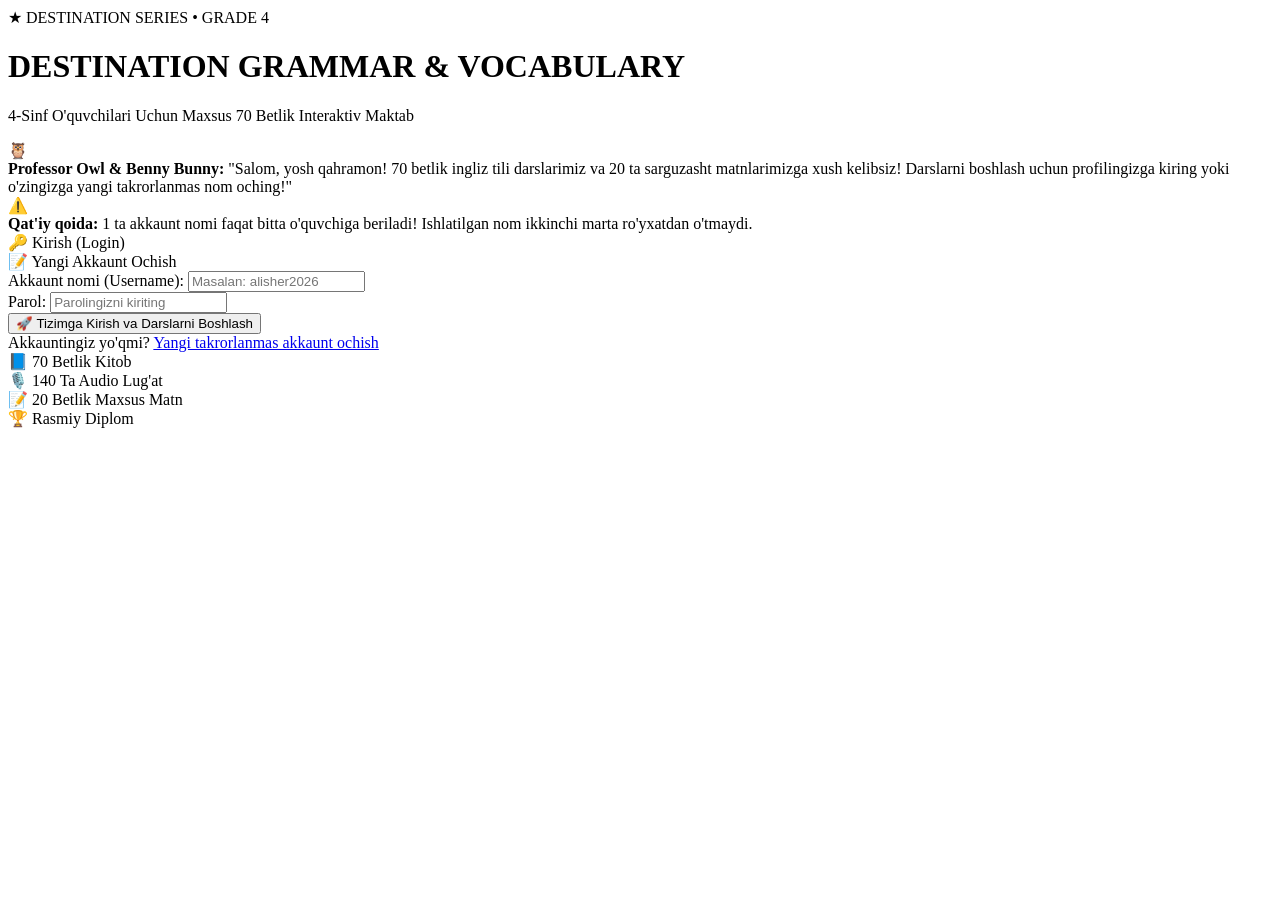
==== web_app.html @ f6d07fd4 "Upload web_app.html" ====
<!DOCTYPE html>
<html lang="uz">
<head>
  <meta charset="UTF-8">
  <meta name="viewport" content="width=device-width, initial-scale=1.0">
  <title>DESTINATION ENGLISH GRAMMAR 4 • INTERAKTIV PORTAL</title>
  <link rel="stylesheet" href="style.css">
</head>
<body>

  <!-- Strict Authentication Gatekeeper Screen (NON-DISMISSIBLE) -->
  <!-- Users cannot bypass this screen without logging in or creating a unique account -->
  <div id="authGatekeeper" class="gatekeeper-screen">
    <div class="gatekeeper-card">
      <div class="gatekeeper-header">
        <div class="gatekeeper-badge">★ DESTINATION SERIES • GRADE 4</div>
        <h1 class="gatekeeper-title">DESTINATION GRAMMAR &amp; VOCABULARY</h1>
        <p class="gatekeeper-subtitle">4-Sinf O'quvchilari Uchun Maxsus 70 Betlik Interaktiv Maktab</p>
      </div>

      <!-- Mascot greeting banner -->
      <div class="gatekeeper-mascot-banner">
        <div class="mascot-avatar">🦉</div>
        <div class="mascot-speech">
          <strong>Professor Owl &amp; Benny Bunny:</strong>
          <span>"Salom, yosh qahramon! 70 betlik ingliz tili darslarimiz va 20 ta sarguzasht matnlarimizga xush kelibsiz! Darslarni boshlash uchun profilingizga kiring yoki o'zingizga yangi takrorlanmas nom oching!"</span>
        </div>
      </div>

      <!-- Warning about unique username -->
      <div class="gatekeeper-unique-notice">
        <span class="notice-icon">⚠️</span>
        <div>
          <strong>Qat'iy qoida:</strong> 1 ta akkaunt nomi faqat bitta o'quvchiga beriladi! Ishlatilgan nom ikkinchi marta ro'yxatdan o'tmaydi.
        </div>
      </div>

      <!-- Auth Tabs -->
      <div class="auth-tabs">
        <div class="auth-tab active" id="tabLoginBtn" onclick="switchAuthTab('login')">🔑 Kirish (Login)</div>
        <div class="auth-tab" id="tabRegBtn" onclick="switchAuthTab('register')">📝 Yangi Akkaunt Ochish</div>
      </div>

      <div id="authFeedback" class="feedback-msg"></div>

      <!-- Login Form -->
      <form id="loginForm" onsubmit="handleLogin(event)">
        <div class="form-group">
          <label for="loginUsername">Akkaunt nomi (Username):</label>
          <input type="text" id="loginUsername" class="form-input" placeholder="Masalan: alisher2026" autocomplete="username" required>
        </div>
        <div class="form-group">
          <label for="loginPassword">Parol:</label>
          <input type="password" id="loginPassword" class="form-input" placeholder="Parolingizni kiriting" autocomplete="current-password" required>
        </div>
        <button type="submit" class="btn-submit-auth" id="btnLoginSubmit">
          🚀 Tizimga Kirish va Darslarni Boshlash
        </button>
        <div class="auth-switch-prompt">
          Akkauntingiz yo'qmi? <a href="javascript:void(0)" onclick="switchAuthTab('register')">Yangi takrorlanmas akkaunt ochish</a>
        </div>
      </form>

      <!-- Register Form -->
      <form id="regForm" onsubmit="handleRegister(event)" style="display: none;">
        <div class="form-group">
          <label for="regName">Ism va Familiyangiz:</label>
          <input type="text" id="regName" class="form-input" placeholder="Masalan: Sardor Rustamov" required>
        </div>
        <div class="form-group">
          <label for="regUsername">Takrorlanmas Akkaunt Nomi (Username):</label>
          <input type="text" id="regUsername" class="form-input" placeholder="Masalan: sardor_grade4" oninput="checkUsernameAvailability(this.value)" autocomplete="off" required>
          <div id="usernameCheckMsg" class="username-check-msg"></div>
          <div style="font-size: 11px; color: #64748b; margin-top: 3px;">
            Faqat kichik ingliz harflari, raqamlar va _ belgisi (kamida 3 ta belgi).
          </div>
        </div>
        <div class="form-group">
          <label for="regPassword">Parol:</label>
          <input type="password" id="regPassword" class="form-input" placeholder="Yangi parol o'ylab toping" autocomplete="new-password" required>
        </div>
        <button type="submit" class="btn-submit-auth btn-submit-reg" id="btnRegSubmit">
          ✨ Yangi Akkaunt Yaratish va Kirish
        </button>
        <div class="auth-switch-prompt">
          Akkauntingiz bormi? <a href="javascript:void(0)" onclick="switchAuthTab('login')">Kirish (Login) bo'limiga qaytish</a>
        </div>
      </form>

      <!-- Highlights footer -->
      <div class="gatekeeper-highlights">
        <div class="highlight-chip">📘 70 Betlik Kitob</div>
        <div class="highlight-chip">🎙️ 140 Ta Audio Lug'at</div>
        <div class="highlight-chip">📝 20 Betlik Maxsus Matn</div>
        <div class="highlight-chip">🏆 Rasmiy Diplom</div>
      </div>
    </div>
  </div>

  <!-- Main Course Application (Only visible after login) -->
  <div class="app-layout" id="appLayout" style="display: none;">
    
    <!-- Sidebar Navigation -->
    <aside class="sidebar">
      <div class="sidebar-header">
        <div class="brand-icon">🦉</div>
        <div class="brand-text">
          <h2>DESTINATION GRAMMAR</h2>
          <span>4-SINF • 70 BETLIK KURS</span>
        </div>
      </div>

      <!-- User Card in Sidebar -->
      <div class="user-sidebar-card">
        <div class="user-info">
          <div class="user-avatar" id="userAvatar">?</div>
          <div class="user-meta">
            <div class="name" id="userName">O'quvchi</div>
            <div class="stars-badge" id="userStars">⭐ 0 ball</div>
          </div>
        </div>
        <button onclick="logout()" class="btn-logout" title="Akkauntdan chiqish">🚪 Chiqish</button>
      </div>

      <!-- Navigation Menu (Populated dynamically by app.js) -->
      <nav class="nav-menu" id="sidebarNavMenu">
        <!-- Injected by app.js -->
      </nav>
    </aside>

    <!-- Main Wrapper -->
    <div class="main-wrapper">
      
      <!-- Topbar -->
      <header class="topbar">
        <div class="topbar-left">
          <button class="btn-sidebar-toggle" onclick="toggleSidebar()">☰</button>
          <div class="topbar-title">DESTINATION ENGLISH 4 • INTERAKTIV MAKTAB</div>
        </div>

        <div class="topbar-right">
          <a href="book.html" class="btn-pill" style="background:#0284c7; color:white; text-decoration:none;">
            📖 70 Betlik Kitob
          </a>
          <button class="btn-pill btn-pill-pdf" onclick="window.open('Destination_English_Grammar_Grade4.pdf', '_blank')">
            📄 PDF Kitob
          </button>
          <button class="btn-pill btn-pill-primary" onclick="openCertificateModal()">
            🏅 Faxriy Yorliq
          </button>
          <button class="btn-pill" style="background:#ef4444; color:white;" onclick="logout()">
            🚪 Chiqish
          </button>
        </div>
      </header>

      <!-- Scrollable Main Content -->
      <main class="content-body" id="unitContent">
        <!-- Injected by app.js -->
      </main>

    </div>
  </div>

  <!-- Official Certificate Modal (Accessible when logged in) -->
  <div class="modal-overlay" id="certModal" style="display: none;">
    <div class="modal-card cert-modal-card">
      <div style="text-align: right;">
        <button onclick="closeCertificateModal()" style="background:none; border:none; font-size:22px; cursor:pointer; color:#64748b;">✕</button>
      </div>

      <div style="font-size: 11px; font-weight: 800; color: #b45309; letter-spacing: 2px;">MACMILLAN &amp; DESTINATION INSPIRED</div>
      <h2 style="font-size: 24px; font-weight: 900; color: #1e293b; margin: 4px 0;">CERTIFICATE OF ACHIEVEMENT</h2>
      <div style="font-size: 14px; color: #d97706; font-weight: 800; margin-bottom: 12px;">INGLIZ TILI GRAMMATIKA FAXRIY YORLIG'I</div>

      <div style="font-size: 14px; color: #475569; margin-bottom: 8px;">Ushbu rasmiy sertifikat 4-sinf o'quvchisi:</div>
      <div style="font-size: 24px; font-weight: 900; color: var(--primary); border-bottom: 2px solid var(--accent); display: inline-block; padding: 2px 24px; margin-bottom: 14px;" id="certStudentName">
        4-sinf O'quvchisi
      </div>

      <p style="font-size: 13.5px; color: #334155; line-height: 1.6; max-width: 520px; margin: 0 auto 16px auto;">
        <b>Destination English Grammar &amp; Vocabulary (Grade 4)</b> kursining barcha 70 betlik materiallarini, 14 ta zamon qoidalari, 140 ta oltin lug'at va 20 betlik maxsus matn topshiriqlarini muvaffaqiyatli o'zlashtirgani uchun taqdirlanadi!
      </p>

      <div style="display: flex; justify-content: space-around; align-items: center; border-top: 1px dashed #cbd5e1; padding-top: 14px; font-size: 12.5px;">
        <div>Sana: <strong>2026-yil</strong></div>
        <div style="font-size: 32px;">🏅</div>
        <div>Ustoz: <strong>Professor Owl &amp; Benny</strong></div>
      </div>

      <div style="margin-top: 18px; display: flex; gap: 10px; justify-content: center;">
        <button class="btn-pill btn-pill-pdf" onclick="window.print()">🖨️ Sertifikatni Chop Etish</button>
        <button class="btn-pill" style="background:#64748b; color:white;" onclick="closeCertificateModal()">Yopish</button>
      </div>
    </div>
  </div>

  <!-- Scripts -->
  <script src="site_data.js"></script>
  <script src="app.js"></script>
</body>
</html>
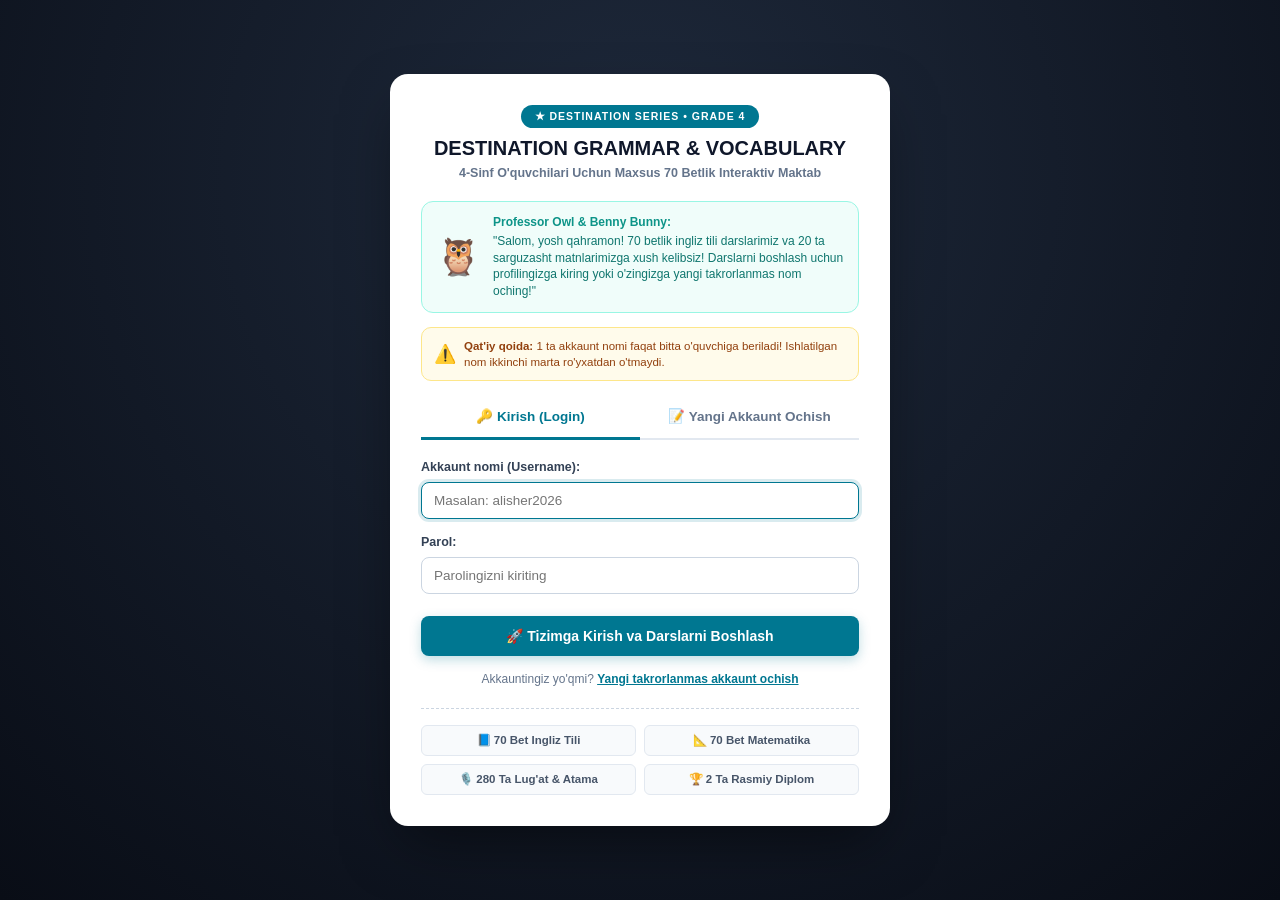
==== commit 180fe50b: "Add Grade 4 Mathematics integration (web_app.html)" ====
--- a/web_app.html
+++ b/web_app.html
@@ -1,202 +1,203 @@
-<!DOCTYPE html>
-<html lang="uz">
-<head>
-  <meta charset="UTF-8">
-  <meta name="viewport" content="width=device-width, initial-scale=1.0">
-  <title>DESTINATION ENGLISH GRAMMAR 4 • INTERAKTIV PORTAL</title>
-  <link rel="stylesheet" href="style.css">
-</head>
-<body>
-
-  <!-- Strict Authentication Gatekeeper Screen (NON-DISMISSIBLE) -->
-  <!-- Users cannot bypass this screen without logging in or creating a unique account -->
-  <div id="authGatekeeper" class="gatekeeper-screen">
-    <div class="gatekeeper-card">
-      <div class="gatekeeper-header">
-        <div class="gatekeeper-badge">★ DESTINATION SERIES • GRADE 4</div>
-        <h1 class="gatekeeper-title">DESTINATION GRAMMAR &amp; VOCABULARY</h1>
-        <p class="gatekeeper-subtitle">4-Sinf O'quvchilari Uchun Maxsus 70 Betlik Interaktiv Maktab</p>
-      </div>
-
-      <!-- Mascot greeting banner -->
-      <div class="gatekeeper-mascot-banner">
-        <div class="mascot-avatar">🦉</div>
-        <div class="mascot-speech">
-          <strong>Professor Owl &amp; Benny Bunny:</strong>
-          <span>"Salom, yosh qahramon! 70 betlik ingliz tili darslarimiz va 20 ta sarguzasht matnlarimizga xush kelibsiz! Darslarni boshlash uchun profilingizga kiring yoki o'zingizga yangi takrorlanmas nom oching!"</span>
-        </div>
-      </div>
-
-      <!-- Warning about unique username -->
-      <div class="gatekeeper-unique-notice">
-        <span class="notice-icon">⚠️</span>
-        <div>
-          <strong>Qat'iy qoida:</strong> 1 ta akkaunt nomi faqat bitta o'quvchiga beriladi! Ishlatilgan nom ikkinchi marta ro'yxatdan o'tmaydi.
-        </div>
-      </div>
-
-      <!-- Auth Tabs -->
-      <div class="auth-tabs">
-        <div class="auth-tab active" id="tabLoginBtn" onclick="switchAuthTab('login')">🔑 Kirish (Login)</div>
-        <div class="auth-tab" id="tabRegBtn" onclick="switchAuthTab('register')">📝 Yangi Akkaunt Ochish</div>
-      </div>
-
-      <div id="authFeedback" class="feedback-msg"></div>
-
-      <!-- Login Form -->
-      <form id="loginForm" onsubmit="handleLogin(event)">
-        <div class="form-group">
-          <label for="loginUsername">Akkaunt nomi (Username):</label>
-          <input type="text" id="loginUsername" class="form-input" placeholder="Masalan: alisher2026" autocomplete="username" required>
-        </div>
-        <div class="form-group">
-          <label for="loginPassword">Parol:</label>
-          <input type="password" id="loginPassword" class="form-input" placeholder="Parolingizni kiriting" autocomplete="current-password" required>
-        </div>
-        <button type="submit" class="btn-submit-auth" id="btnLoginSubmit">
-          🚀 Tizimga Kirish va Darslarni Boshlash
-        </button>
-        <div class="auth-switch-prompt">
-          Akkauntingiz yo'qmi? <a href="javascript:void(0)" onclick="switchAuthTab('register')">Yangi takrorlanmas akkaunt ochish</a>
-        </div>
-      </form>
-
-      <!-- Register Form -->
-      <form id="regForm" onsubmit="handleRegister(event)" style="display: none;">
-        <div class="form-group">
-          <label for="regName">Ism va Familiyangiz:</label>
-          <input type="text" id="regName" class="form-input" placeholder="Masalan: Sardor Rustamov" required>
-        </div>
-        <div class="form-group">
-          <label for="regUsername">Takrorlanmas Akkaunt Nomi (Username):</label>
-          <input type="text" id="regUsername" class="form-input" placeholder="Masalan: sardor_grade4" oninput="checkUsernameAvailability(this.value)" autocomplete="off" required>
-          <div id="usernameCheckMsg" class="username-check-msg"></div>
-          <div style="font-size: 11px; color: #64748b; margin-top: 3px;">
-            Faqat kichik ingliz harflari, raqamlar va _ belgisi (kamida 3 ta belgi).
-          </div>
-        </div>
-        <div class="form-group">
-          <label for="regPassword">Parol:</label>
-          <input type="password" id="regPassword" class="form-input" placeholder="Yangi parol o'ylab toping" autocomplete="new-password" required>
-        </div>
-        <button type="submit" class="btn-submit-auth btn-submit-reg" id="btnRegSubmit">
-          ✨ Yangi Akkaunt Yaratish va Kirish
-        </button>
-        <div class="auth-switch-prompt">
-          Akkauntingiz bormi? <a href="javascript:void(0)" onclick="switchAuthTab('login')">Kirish (Login) bo'limiga qaytish</a>
-        </div>
-      </form>
-
-      <!-- Highlights footer -->
-      <div class="gatekeeper-highlights">
-        <div class="highlight-chip">📘 70 Betlik Kitob</div>
-        <div class="highlight-chip">🎙️ 140 Ta Audio Lug'at</div>
-        <div class="highlight-chip">📝 20 Betlik Maxsus Matn</div>
-        <div class="highlight-chip">🏆 Rasmiy Diplom</div>
-      </div>
-    </div>
-  </div>
-
-  <!-- Main Course Application (Only visible after login) -->
-  <div class="app-layout" id="appLayout" style="display: none;">
-    
-    <!-- Sidebar Navigation -->
-    <aside class="sidebar">
-      <div class="sidebar-header">
-        <div class="brand-icon">🦉</div>
-        <div class="brand-text">
-          <h2>DESTINATION GRAMMAR</h2>
-          <span>4-SINF • 70 BETLIK KURS</span>
-        </div>
-      </div>
-
-      <!-- User Card in Sidebar -->
-      <div class="user-sidebar-card">
-        <div class="user-info">
-          <div class="user-avatar" id="userAvatar">?</div>
-          <div class="user-meta">
-            <div class="name" id="userName">O'quvchi</div>
-            <div class="stars-badge" id="userStars">⭐ 0 ball</div>
-          </div>
-        </div>
-        <button onclick="logout()" class="btn-logout" title="Akkauntdan chiqish">🚪 Chiqish</button>
-      </div>
-
-      <!-- Navigation Menu (Populated dynamically by app.js) -->
-      <nav class="nav-menu" id="sidebarNavMenu">
-        <!-- Injected by app.js -->
-      </nav>
-    </aside>
-
-    <!-- Main Wrapper -->
-    <div class="main-wrapper">
-      
-      <!-- Topbar -->
-      <header class="topbar">
-        <div class="topbar-left">
-          <button class="btn-sidebar-toggle" onclick="toggleSidebar()">☰</button>
-          <div class="topbar-title">DESTINATION ENGLISH 4 • INTERAKTIV MAKTAB</div>
-        </div>
-
-        <div class="topbar-right">
-          <a href="book.html" class="btn-pill" style="background:#0284c7; color:white; text-decoration:none;">
-            📖 70 Betlik Kitob
-          </a>
-          <button class="btn-pill btn-pill-pdf" onclick="window.open('Destination_English_Grammar_Grade4.pdf', '_blank')">
-            📄 PDF Kitob
-          </button>
-          <button class="btn-pill btn-pill-primary" onclick="openCertificateModal()">
-            🏅 Faxriy Yorliq
-          </button>
-          <button class="btn-pill" style="background:#ef4444; color:white;" onclick="logout()">
-            🚪 Chiqish
-          </button>
-        </div>
-      </header>
-
-      <!-- Scrollable Main Content -->
-      <main class="content-body" id="unitContent">
-        <!-- Injected by app.js -->
-      </main>
-
-    </div>
-  </div>
-
-  <!-- Official Certificate Modal (Accessible when logged in) -->
-  <div class="modal-overlay" id="certModal" style="display: none;">
-    <div class="modal-card cert-modal-card">
-      <div style="text-align: right;">
-        <button onclick="closeCertificateModal()" style="background:none; border:none; font-size:22px; cursor:pointer; color:#64748b;">✕</button>
-      </div>
-
-      <div style="font-size: 11px; font-weight: 800; color: #b45309; letter-spacing: 2px;">MACMILLAN &amp; DESTINATION INSPIRED</div>
-      <h2 style="font-size: 24px; font-weight: 900; color: #1e293b; margin: 4px 0;">CERTIFICATE OF ACHIEVEMENT</h2>
-      <div style="font-size: 14px; color: #d97706; font-weight: 800; margin-bottom: 12px;">INGLIZ TILI GRAMMATIKA FAXRIY YORLIG'I</div>
-
-      <div style="font-size: 14px; color: #475569; margin-bottom: 8px;">Ushbu rasmiy sertifikat 4-sinf o'quvchisi:</div>
-      <div style="font-size: 24px; font-weight: 900; color: var(--primary); border-bottom: 2px solid var(--accent); display: inline-block; padding: 2px 24px; margin-bottom: 14px;" id="certStudentName">
-        4-sinf O'quvchisi
-      </div>
-
-      <p style="font-size: 13.5px; color: #334155; line-height: 1.6; max-width: 520px; margin: 0 auto 16px auto;">
-        <b>Destination English Grammar &amp; Vocabulary (Grade 4)</b> kursining barcha 70 betlik materiallarini, 14 ta zamon qoidalari, 140 ta oltin lug'at va 20 betlik maxsus matn topshiriqlarini muvaffaqiyatli o'zlashtirgani uchun taqdirlanadi!
-      </p>
-
-      <div style="display: flex; justify-content: space-around; align-items: center; border-top: 1px dashed #cbd5e1; padding-top: 14px; font-size: 12.5px;">
-        <div>Sana: <strong>2026-yil</strong></div>
-        <div style="font-size: 32px;">🏅</div>
-        <div>Ustoz: <strong>Professor Owl &amp; Benny</strong></div>
-      </div>
-
-      <div style="margin-top: 18px; display: flex; gap: 10px; justify-content: center;">
-        <button class="btn-pill btn-pill-pdf" onclick="window.print()">🖨️ Sertifikatni Chop Etish</button>
-        <button class="btn-pill" style="background:#64748b; color:white;" onclick="closeCertificateModal()">Yopish</button>
-      </div>
-    </div>
-  </div>
-
-  <!-- Scripts -->
-  <script src="site_data.js"></script>
-  <script src="app.js"></script>
-</body>
-</html>
+<!DOCTYPE html>
+<html lang="uz">
+<head>
+  <meta charset="UTF-8">
+  <meta name="viewport" content="width=device-width, initial-scale=1.0">
+  <title>DESTINATION ENGLISH GRAMMAR 4 • INTERAKTIV PORTAL</title>
+  <link rel="stylesheet" href="style.css">
+</head>
+<body>
+
+  <!-- Strict Authentication Gatekeeper Screen (NON-DISMISSIBLE) -->
+  <!-- Users cannot bypass this screen without logging in or creating a unique account -->
+  <div id="authGatekeeper" class="gatekeeper-screen">
+    <div class="gatekeeper-card">
+      <div class="gatekeeper-header">
+        <div class="gatekeeper-badge">★ DESTINATION SERIES • GRADE 4</div>
+        <h1 class="gatekeeper-title">DESTINATION GRAMMAR &amp; VOCABULARY</h1>
+        <p class="gatekeeper-subtitle">4-Sinf O'quvchilari Uchun Maxsus 70 Betlik Interaktiv Maktab</p>
+      </div>
+
+      <!-- Mascot greeting banner -->
+      <div class="gatekeeper-mascot-banner">
+        <div class="mascot-avatar">🦉</div>
+        <div class="mascot-speech">
+          <strong>Professor Owl &amp; Benny Bunny:</strong>
+          <span>"Salom, yosh qahramon! 70 betlik ingliz tili darslarimiz va 20 ta sarguzasht matnlarimizga xush kelibsiz! Darslarni boshlash uchun profilingizga kiring yoki o'zingizga yangi takrorlanmas nom oching!"</span>
+        </div>
+      </div>
+
+      <!-- Warning about unique username -->
+      <div class="gatekeeper-unique-notice">
+        <span class="notice-icon">⚠️</span>
+        <div>
+          <strong>Qat'iy qoida:</strong> 1 ta akkaunt nomi faqat bitta o'quvchiga beriladi! Ishlatilgan nom ikkinchi marta ro'yxatdan o'tmaydi.
+        </div>
+      </div>
+
+      <!-- Auth Tabs -->
+      <div class="auth-tabs">
+        <div class="auth-tab active" id="tabLoginBtn" onclick="switchAuthTab('login')">🔑 Kirish (Login)</div>
+        <div class="auth-tab" id="tabRegBtn" onclick="switchAuthTab('register')">📝 Yangi Akkaunt Ochish</div>
+      </div>
+
+      <div id="authFeedback" class="feedback-msg"></div>
+
+      <!-- Login Form -->
+      <form id="loginForm" onsubmit="handleLogin(event)">
+        <div class="form-group">
+          <label for="loginUsername">Akkaunt nomi (Username):</label>
+          <input type="text" id="loginUsername" class="form-input" placeholder="Masalan: alisher2026" autocomplete="username" required>
+        </div>
+        <div class="form-group">
+          <label for="loginPassword">Parol:</label>
+          <input type="password" id="loginPassword" class="form-input" placeholder="Parolingizni kiriting" autocomplete="current-password" required>
+        </div>
+        <button type="submit" class="btn-submit-auth" id="btnLoginSubmit">
+          🚀 Tizimga Kirish va Darslarni Boshlash
+        </button>
+        <div class="auth-switch-prompt">
+          Akkauntingiz yo'qmi? <a href="javascript:void(0)" onclick="switchAuthTab('register')">Yangi takrorlanmas akkaunt ochish</a>
+        </div>
+      </form>
+
+      <!-- Register Form -->
+      <form id="regForm" onsubmit="handleRegister(event)" style="display: none;">
+        <div class="form-group">
+          <label for="regName">Ism va Familiyangiz:</label>
+          <input type="text" id="regName" class="form-input" placeholder="Masalan: Sardor Rustamov" required>
+        </div>
+        <div class="form-group">
+          <label for="regUsername">Takrorlanmas Akkaunt Nomi (Username):</label>
+          <input type="text" id="regUsername" class="form-input" placeholder="Masalan: sardor_grade4" oninput="checkUsernameAvailability(this.value)" autocomplete="off" required>
+          <div id="usernameCheckMsg" class="username-check-msg"></div>
+          <div style="font-size: 11px; color: #64748b; margin-top: 3px;">
+            Faqat kichik ingliz harflari, raqamlar va _ belgisi (kamida 3 ta belgi).
+          </div>
+        </div>
+        <div class="form-group">
+          <label for="regPassword">Parol:</label>
+          <input type="password" id="regPassword" class="form-input" placeholder="Yangi parol o'ylab toping" autocomplete="new-password" required>
+        </div>
+        <button type="submit" class="btn-submit-auth btn-submit-reg" id="btnRegSubmit">
+          ✨ Yangi Akkaunt Yaratish va Kirish
+        </button>
+        <div class="auth-switch-prompt">
+          Akkauntingiz bormi? <a href="javascript:void(0)" onclick="switchAuthTab('login')">Kirish (Login) bo'limiga qaytish</a>
+        </div>
+      </form>
+
+      <!-- Highlights footer -->
+      <div class="gatekeeper-highlights">
+        <div class="highlight-chip">📘 70 Bet Ingliz Tili</div>
+        <div class="highlight-chip">📐 70 Bet Matematika</div>
+        <div class="highlight-chip">🎙️ 280 Ta Lug'at &amp; Atama</div>
+        <div class="highlight-chip">🏆 2 Ta Rasmiy Diplom</div>
+      </div>
+    </div>
+  </div>
+
+  <!-- Main Course Application (Only visible after login) -->
+  <div class="app-layout" id="appLayout" style="display: none;">
+    
+    <!-- Sidebar Navigation -->
+    <aside class="sidebar">
+      <div class="sidebar-header">
+        <div class="brand-icon">🦉</div>
+        <div class="brand-text">
+          <h2 id="sidebarBrandTitle">DESTINATION PORTAL</h2>
+          <span id="sidebarBrandSub">4-SINF • INGLIZ TILI VA MATEMATIKA</span>
+        </div>
+      </div>
+
+      <!-- User Card in Sidebar -->
+      <div class="user-sidebar-card">
+        <div class="user-info">
+          <div class="user-avatar" id="userAvatar">?</div>
+          <div class="user-meta">
+            <div class="name" id="userName">O'quvchi</div>
+            <div class="stars-badge" id="userStars">⭐ 0 ball</div>
+          </div>
+        </div>
+        <button onclick="logout()" class="btn-logout" title="Akkauntdan chiqish">🚪 Chiqish</button>
+      </div>
+
+      <!-- Navigation Menu (Populated dynamically by app.js) -->
+      <nav class="nav-menu" id="sidebarNavMenu">
+        <!-- Injected by app.js -->
+      </nav>
+    </aside>
+
+    <!-- Main Wrapper -->
+    <div class="main-wrapper">
+      
+      <!-- Topbar -->
+      <header class="topbar">
+        <div class="topbar-left">
+          <button class="btn-sidebar-toggle" onclick="toggleSidebar()">☰</button>
+          <div class="topbar-title">DESTINATION ENGLISH 4 • INTERAKTIV MAKTAB</div>
+        </div>
+
+        <div class="topbar-right">
+          <a href="book.html" class="btn-pill" style="background:#0284c7; color:white; text-decoration:none;">
+            📖 70 Betlik Kitob
+          </a>
+          <button class="btn-pill btn-pill-pdf" onclick="window.open('Destination_English_Grammar_Grade4.pdf', '_blank')">
+            📄 PDF Kitob
+          </button>
+          <button class="btn-pill btn-pill-primary" onclick="openCertificateModal()">
+            🏅 Faxriy Yorliq
+          </button>
+          <button class="btn-pill" style="background:#ef4444; color:white;" onclick="logout()">
+            🚪 Chiqish
+          </button>
+        </div>
+      </header>
+
+      <!-- Scrollable Main Content -->
+      <main class="content-body" id="unitContent">
+        <!-- Injected by app.js -->
+      </main>
+
+    </div>
+  </div>
+
+  <!-- Official Certificate Modal (Accessible when logged in) -->
+  <div class="modal-overlay" id="certModal" style="display: none;">
+    <div class="modal-card cert-modal-card">
+      <div style="text-align: right;">
+        <button onclick="closeCertificateModal()" style="background:none; border:none; font-size:22px; cursor:pointer; color:#64748b;">✕</button>
+      </div>
+
+      <div style="font-size: 11px; font-weight: 800; color: #b45309; letter-spacing: 2px;">MACMILLAN &amp; DESTINATION INSPIRED</div>
+      <h2 style="font-size: 24px; font-weight: 900; color: #1e293b; margin: 4px 0;">CERTIFICATE OF ACHIEVEMENT</h2>
+      <div style="font-size: 14px; color: #d97706; font-weight: 800; margin-bottom: 12px;">INGLIZ TILI GRAMMATIKA FAXRIY YORLIG'I</div>
+
+      <div style="font-size: 14px; color: #475569; margin-bottom: 8px;">Ushbu rasmiy sertifikat 4-sinf o'quvchisi:</div>
+      <div style="font-size: 24px; font-weight: 900; color: var(--primary); border-bottom: 2px solid var(--accent); display: inline-block; padding: 2px 24px; margin-bottom: 14px;" id="certStudentName">
+        4-sinf O'quvchisi
+      </div>
+
+      <p style="font-size: 13.5px; color: #334155; line-height: 1.6; max-width: 520px; margin: 0 auto 16px auto;">
+        <b>Destination English Grammar &amp; Vocabulary (Grade 4)</b> kursining barcha 70 betlik materiallarini, 14 ta zamon qoidalari, 140 ta oltin lug'at va 20 betlik maxsus matn topshiriqlarini muvaffaqiyatli o'zlashtirgani uchun taqdirlanadi!
+      </p>
+
+      <div style="display: flex; justify-content: space-around; align-items: center; border-top: 1px dashed #cbd5e1; padding-top: 14px; font-size: 12.5px;">
+        <div>Sana: <strong>2026-yil</strong></div>
+        <div style="font-size: 32px;">🏅</div>
+        <div>Ustoz: <strong>Professor Owl &amp; Benny</strong></div>
+      </div>
+
+      <div style="margin-top: 18px; display: flex; gap: 10px; justify-content: center;">
+        <button class="btn-pill btn-pill-pdf" onclick="window.print()">🖨️ Sertifikatni Chop Etish</button>
+        <button class="btn-pill" style="background:#64748b; color:white;" onclick="closeCertificateModal()">Yopish</button>
+      </div>
+    </div>
+  </div>
+
+  <!-- Scripts -->
+  <script src="site_data.js"></script>
+  <script src="math_data.js"></script>
+  <script src="app.js"></script>
+</body>
+</html>
--- a/style.css
+++ b/style.css
@@ -0,0 +1,947 @@
+/* style.css - Destination-Style English Grammar Web App */
+:root {
+  --primary: #007791;
+  --primary-dark: #004e5f;
+  --primary-light: #e0f2fe;
+  --secondary: #0f172a;
+  --accent: #f59e0b;
+  --accent-light: #fef3c7;
+  --green: #10b981;
+  --green-light: #ecfdf5;
+  --red: #ef4444;
+  --red-light: #fef2f2;
+  --text: #1e293b;
+  --text-muted: #64748b;
+  --card-bg: #ffffff;
+  --body-bg: #f1f5f9;
+  --border: #cbd5e1;
+  --sidebar-w: 290px;
+}
+
+* {
+  box-sizing: border-box;
+  margin: 0;
+  padding: 0;
+}
+
+body {
+  font-family: 'Segoe UI', -apple-system, BlinkMacSystemFont, Roboto, sans-serif;
+  color: var(--text);
+  background-color: var(--body-bg);
+  line-height: 1.5;
+  font-size: 14px;
+}
+
+/* App Shell */
+.app-layout {
+  display: flex;
+  height: 100vh;
+  overflow: hidden;
+}
+
+/* Sidebar */
+.sidebar {
+  width: var(--sidebar-w);
+  background: #0f172a;
+  color: white;
+  display: flex;
+  flex-direction: column;
+  flex-shrink: 0;
+  border-right: 1px solid #1e293b;
+  z-index: 100;
+  transition: all 0.3s;
+}
+
+.sidebar-header {
+  padding: 16px;
+  background: #090d16;
+  border-bottom: 1px solid #1e293b;
+  display: flex;
+  align-items: center;
+  gap: 12px;
+}
+
+.brand-icon {
+  font-size: 26px;
+}
+
+.brand-text h2 {
+  font-size: 14px;
+  font-weight: 900;
+  letter-spacing: 0.5px;
+  color: white;
+  line-height: 1.2;
+}
+
+.brand-text span {
+  font-size: 11px;
+  color: var(--accent);
+  font-weight: 700;
+}
+
+/* User Card in Sidebar */
+.user-sidebar-card {
+  padding: 14px 16px;
+  background: #1e293b;
+  border-bottom: 1px solid #334155;
+  display: flex;
+  align-items: center;
+  justify-content: space-between;
+}
+
+.user-info {
+  display: flex;
+  align-items: center;
+  gap: 10px;
+}
+
+.user-avatar {
+  width: 38px;
+  height: 38px;
+  border-radius: 50%;
+  background: var(--primary);
+  display: flex;
+  align-items: center;
+  justify-content: center;
+  font-weight: 900;
+  font-size: 16px;
+  border: 2px solid var(--accent);
+}
+
+.user-meta .name {
+  font-weight: 700;
+  font-size: 13px;
+  color: white;
+}
+
+.user-meta .stars-badge {
+  font-size: 11px;
+  color: #fbbf24;
+  font-weight: 700;
+}
+
+/* Nav Menu */
+.nav-menu {
+  flex: 1;
+  overflow-y: auto;
+  padding: 10px 8px;
+}
+
+.nav-section-label {
+  font-size: 10px;
+  text-transform: uppercase;
+  color: #64748b;
+  font-weight: 800;
+  padding: 8px 12px 4px 12px;
+  letter-spacing: 1px;
+}
+
+.nav-item {
+  display: flex;
+  align-items: center;
+  gap: 10px;
+  padding: 9px 12px;
+  color: #cbd5e1;
+  border-radius: 6px;
+  cursor: pointer;
+  font-weight: 600;
+  font-size: 12.5px;
+  transition: all 0.15s;
+  margin-bottom: 2px;
+}
+
+.nav-item:hover {
+  background: #1e293b;
+  color: white;
+}
+
+.nav-item.active {
+  background: var(--primary);
+  color: white;
+  box-shadow: 0 2px 8px rgba(0, 119, 145, 0.4);
+}
+
+.nav-item.special-p20 {
+  background: linear-gradient(135deg, #0d9488, #0f766e);
+  color: #fef08a;
+  border: 1px solid #2dd4bf;
+}
+
+.nav-badge {
+  margin-left: auto;
+  font-size: 10px;
+  background: #334155;
+  padding: 2px 6px;
+  border-radius: 10px;
+}
+
+/* Main Content Area */
+.main-wrapper {
+  flex: 1;
+  display: flex;
+  flex-direction: column;
+  overflow: hidden;
+}
+
+/* Topbar */
+.topbar {
+  height: 58px;
+  background: white;
+  border-bottom: 1px solid var(--border);
+  display: flex;
+  align-items: center;
+  justify-content: space-between;
+  padding: 0 24px;
+  flex-shrink: 0;
+  box-shadow: 0 1px 3px rgba(0,0,0,0.05);
+}
+
+.topbar-left {
+  display: flex;
+  align-items: center;
+  gap: 12px;
+}
+
+.topbar-title {
+  font-size: 16px;
+  font-weight: 800;
+  color: var(--primary-dark);
+}
+
+.btn-sidebar-toggle {
+  display: none;
+  background: none;
+  border: none;
+  font-size: 20px;
+  cursor: pointer;
+}
+
+.topbar-right {
+  display: flex;
+  align-items: center;
+  gap: 12px;
+}
+
+.btn-pill {
+  padding: 6px 14px;
+  border-radius: 20px;
+  font-weight: 700;
+  font-size: 12.5px;
+  cursor: pointer;
+  border: none;
+  display: inline-flex;
+  align-items: center;
+  gap: 6px;
+  transition: all 0.2s;
+}
+
+.btn-pill-primary {
+  background: var(--primary);
+  color: white;
+}
+.btn-pill-primary:hover {
+  background: var(--primary-dark);
+}
+
+.btn-pill-pdf {
+  background: #f59e0b;
+  color: #0f172a;
+}
+.btn-pill-pdf:hover {
+  background: #d97706;
+}
+
+/* Scrollable Container */
+.content-body {
+  flex: 1;
+  overflow-y: auto;
+  padding: 24px 30px;
+}
+
+/* Unit Banner */
+.web-unit-banner {
+  background: linear-gradient(135deg, #007791 0%, #004e5f 100%);
+  color: white;
+  border-radius: 12px;
+  padding: 16px 20px;
+  display: flex;
+  align-items: center;
+  justify-content: space-between;
+  margin-bottom: 20px;
+  box-shadow: 0 4px 15px rgba(0, 119, 145, 0.2);
+}
+
+.web-unit-banner-left {
+  display: flex;
+  align-items: center;
+  gap: 16px;
+}
+
+.web-unit-badge {
+  background: white;
+  color: var(--primary-dark);
+  font-size: 20px;
+  font-weight: 900;
+  padding: 6px 16px;
+  border-radius: 8px;
+  box-shadow: 0 2px 6px rgba(0,0,0,0.15);
+}
+
+.web-unit-banner h1 {
+  font-size: 20px;
+  font-weight: 850;
+  line-height: 1.2;
+}
+
+.web-unit-banner p {
+  font-size: 13px;
+  opacity: 0.9;
+  margin-top: 2px;
+}
+
+/* Card Boxes */
+.card-box {
+  background: white;
+  border-radius: 10px;
+  border: 1px solid var(--border);
+  padding: 18px 20px;
+  margin-bottom: 20px;
+  box-shadow: 0 2px 8px rgba(0,0,0,0.03);
+}
+
+.card-title {
+  font-size: 15px;
+  font-weight: 800;
+  color: var(--primary-dark);
+  margin-bottom: 12px;
+  display: flex;
+  align-items: center;
+  justify-content: space-between;
+  border-bottom: 2px solid var(--primary-light);
+  padding-bottom: 8px;
+}
+
+/* Tables */
+.web-table {
+  width: 100%;
+  border-collapse: collapse;
+  font-size: 13px;
+  margin: 10px 0;
+}
+
+.web-table th {
+  background: #0f172a;
+  color: white;
+  padding: 9px 12px;
+  text-align: left;
+  font-weight: 700;
+}
+
+.web-table td {
+  padding: 9px 12px;
+  border-bottom: 1px solid #e2e8f0;
+  vertical-align: middle;
+}
+
+.web-table tr:nth-child(even) {
+  background-color: #f8fafc;
+}
+
+.audio-btn {
+  background: #e0f2fe;
+  color: #0369a1;
+  border: none;
+  border-radius: 50%;
+  width: 26px;
+  height: 26px;
+  display: inline-flex;
+  align-items: center;
+  justify-content: center;
+  cursor: pointer;
+  font-size: 12px;
+  transition: all 0.2s;
+  margin-left: 6px;
+}
+
+.audio-btn:hover {
+  background: #0284c7;
+  color: white;
+  transform: scale(1.1);
+}
+
+/* Cloze Interactive Story Section */
+.cloze-card {
+  background: #f0fdfa;
+  border: 2px solid #5eead4;
+  border-radius: 12px;
+  padding: 20px;
+  margin-bottom: 20px;
+}
+
+.cloze-title {
+  color: #0f766e;
+  font-size: 16px;
+  font-weight: 850;
+  margin-bottom: 6px;
+  display: flex;
+  align-items: center;
+  gap: 8px;
+}
+
+.cloze-story-box {
+  background: white;
+  border: 1px solid #99f6e4;
+  border-radius: 8px;
+  padding: 16px 18px;
+  font-size: 14.5px;
+  line-height: 2.1;
+  color: #1e293b;
+  margin-top: 10px;
+}
+
+.cloze-input {
+  border: 1.5px solid #0d9488;
+  border-radius: 5px;
+  padding: 3px 8px;
+  font-size: 13.5px;
+  font-weight: 700;
+  color: #0f766e;
+  outline: none;
+  transition: all 0.2s;
+  min-width: 80px;
+  text-align: center;
+}
+
+.cloze-input:focus {
+  border-color: #f59e0b;
+  box-shadow: 0 0 0 3px rgba(245, 158, 11, 0.2);
+}
+
+.cloze-input.correct {
+  background-color: #dcfce7;
+  border-color: #16a34a;
+  color: #15803d;
+}
+
+.cloze-input.wrong {
+  background-color: #fee2e2;
+  border-color: #dc2626;
+  color: #b91c1c;
+}
+
+.cloze-action-bar {
+  display: flex;
+  align-items: center;
+  justify-content: space-between;
+  margin-top: 14px;
+}
+
+.btn-check-cloze {
+  background: #0d9488;
+  color: white;
+  border: none;
+  padding: 10px 24px;
+  border-radius: 8px;
+  font-size: 14px;
+  font-weight: 700;
+  cursor: pointer;
+  transition: all 0.2s;
+  display: inline-flex;
+  align-items: center;
+  gap: 8px;
+}
+
+.btn-check-cloze:hover {
+  background: #0f766e;
+  transform: translateY(-2px);
+  box-shadow: 0 4px 12px rgba(13, 148, 136, 0.3);
+}
+
+.cloze-score-badge {
+  font-size: 14px;
+  font-weight: 800;
+  color: #0f766e;
+  background: white;
+  border: 1.5px solid #99f6e4;
+  padding: 6px 14px;
+  border-radius: 20px;
+}
+
+/* Quiz questions */
+.quiz-q-item {
+  background: #f8fafc;
+  border: 1px solid var(--border);
+  border-radius: 8px;
+  padding: 12px 14px;
+  margin-bottom: 10px;
+}
+
+.quiz-q-title {
+  font-weight: 700;
+  margin-bottom: 8px;
+  font-size: 13.5px;
+}
+
+.quiz-options {
+  display: flex;
+  gap: 10px;
+  flex-wrap: wrap;
+}
+
+.quiz-opt-btn {
+  background: white;
+  border: 1.5px solid #cbd5e1;
+  padding: 6px 14px;
+  border-radius: 6px;
+  font-size: 13px;
+  font-weight: 600;
+  cursor: pointer;
+  transition: all 0.15s;
+}
+
+.quiz-opt-btn:hover {
+  border-color: var(--primary);
+  background: var(--primary-light);
+}
+
+.quiz-opt-btn.selected {
+  background: var(--primary);
+  color: white;
+  border-color: var(--primary-dark);
+}
+
+.quiz-opt-btn.correct {
+  background: var(--green);
+  color: white;
+  border-color: #059669;
+}
+
+.quiz-opt-btn.wrong {
+  background: var(--red);
+  color: white;
+  border-color: #b91c1c;
+}
+
+/* Strict Auth Gatekeeper Full-Screen View */
+.gatekeeper-screen {
+  min-height: 100vh;
+  display: flex;
+  align-items: center;
+  justify-content: center;
+  background: radial-gradient(circle at 50% 20%, #1e293b 0%, #090d16 100%);
+  padding: 20px;
+}
+
+.gatekeeper-card {
+  background: white;
+  width: 100%;
+  max-width: 500px;
+  border-radius: 18px;
+  padding: 30px;
+  box-shadow: 0 25px 60px -15px rgba(0,0,0,0.5);
+  border: 1px solid rgba(255,255,255,0.1);
+  animation: popIn 0.3s cubic-bezier(0.16, 1, 0.3, 1);
+}
+
+.gatekeeper-header {
+  text-align: center;
+  margin-bottom: 18px;
+}
+
+.gatekeeper-badge {
+  display: inline-block;
+  background: var(--primary);
+  color: white;
+  padding: 4px 14px;
+  border-radius: 20px;
+  font-size: 10.5px;
+  font-weight: 800;
+  letter-spacing: 1px;
+  margin-bottom: 8px;
+}
+
+.gatekeeper-title {
+  font-size: 20px;
+  font-weight: 900;
+  color: #0f172a;
+  line-height: 1.2;
+}
+
+.gatekeeper-subtitle {
+  font-size: 12.5px;
+  color: #64748b;
+  font-weight: 600;
+  margin-top: 4px;
+}
+
+.gatekeeper-mascot-banner {
+  background: #f0fdfa;
+  border: 1.5px solid #99f6e4;
+  border-radius: 12px;
+  padding: 12px 14px;
+  display: flex;
+  align-items: center;
+  gap: 12px;
+  margin-bottom: 14px;
+}
+
+.gatekeeper-mascot-banner .mascot-avatar {
+  font-size: 36px;
+  line-height: 1;
+}
+
+.gatekeeper-mascot-banner .mascot-speech {
+  font-size: 12px;
+  color: #0f766e;
+  line-height: 1.4;
+}
+
+.gatekeeper-mascot-banner .mascot-speech strong {
+  display: block;
+  color: #0d9488;
+  margin-bottom: 2px;
+}
+
+.gatekeeper-unique-notice {
+  background: #fffbeb;
+  border: 1.5px solid #fde68a;
+  border-radius: 10px;
+  padding: 10px 12px;
+  font-size: 11.5px;
+  color: #92400e;
+  display: flex;
+  align-items: center;
+  gap: 8px;
+  margin-bottom: 16px;
+  line-height: 1.4;
+}
+
+.gatekeeper-unique-notice .notice-icon {
+  font-size: 18px;
+}
+
+.username-check-msg {
+  font-size: 11.5px;
+  font-weight: 700;
+  margin-top: 4px;
+  display: none;
+}
+.username-check-msg.available {
+  color: #16a34a;
+  display: block;
+}
+.username-check-msg.taken {
+  color: #dc2626;
+  display: block;
+}
+
+.auth-tabs {
+  display: flex;
+  border-bottom: 2px solid #e2e8f0;
+  margin-bottom: 18px;
+}
+
+.auth-tab {
+  flex: 1;
+  text-align: center;
+  padding: 10px;
+  font-weight: 800;
+  font-size: 13.5px;
+  color: #64748b;
+  cursor: pointer;
+  border-bottom: 3px solid transparent;
+  margin-bottom: -2px;
+  transition: all 0.2s;
+}
+
+.auth-tab:hover {
+  color: var(--primary);
+}
+
+.auth-tab.active {
+  color: var(--primary);
+  border-color: var(--primary);
+}
+
+.form-group {
+  margin-bottom: 14px;
+}
+
+.form-group label {
+  display: block;
+  font-weight: 700;
+  font-size: 12.5px;
+  margin-bottom: 5px;
+  color: #334155;
+}
+
+.form-input {
+  width: 100%;
+  padding: 10px 12px;
+  border: 1.5px solid var(--border);
+  border-radius: 8px;
+  font-size: 13.5px;
+  outline: none;
+  transition: all 0.2s;
+}
+
+.form-input:focus {
+  border-color: var(--primary);
+  box-shadow: 0 0 0 3px rgba(0, 119, 145, 0.15);
+}
+
+.btn-submit-auth {
+  width: 100%;
+  background: var(--primary);
+  color: white;
+  border: none;
+  padding: 12px;
+  border-radius: 8px;
+  font-size: 14px;
+  font-weight: 800;
+  cursor: pointer;
+  transition: all 0.2s;
+  margin-top: 8px;
+  box-shadow: 0 4px 12px rgba(0, 119, 145, 0.25);
+}
+
+.btn-submit-auth:hover {
+  background: var(--primary-dark);
+  transform: translateY(-1px);
+}
+
+.btn-submit-reg {
+  background: #10b981;
+  box-shadow: 0 4px 12px rgba(16, 185, 129, 0.25);
+}
+.btn-submit-reg:hover {
+  background: #059669;
+}
+
+.auth-switch-prompt {
+  text-align: center;
+  margin-top: 14px;
+  font-size: 12px;
+  color: #64748b;
+}
+
+.auth-switch-prompt a {
+  color: var(--primary);
+  font-weight: 700;
+  text-decoration: underline;
+}
+
+.gatekeeper-highlights {
+  display: grid;
+  grid-template-columns: repeat(2, 1fr);
+  gap: 8px;
+  margin-top: 20px;
+  padding-top: 16px;
+  border-top: 1px dashed #cbd5e1;
+}
+
+.highlight-chip {
+  background: #f8fafc;
+  border: 1px solid #e2e8f0;
+  border-radius: 6px;
+  padding: 6px 8px;
+  font-size: 11.5px;
+  font-weight: 700;
+  color: #475569;
+  text-align: center;
+}
+
+.btn-logout {
+  background: #ef4444;
+  color: white;
+  border: none;
+  padding: 5px 10px;
+  border-radius: 6px;
+  font-weight: 700;
+  font-size: 11px;
+  cursor: pointer;
+  transition: all 0.2s;
+}
+.btn-logout:hover {
+  background: #dc2626;
+}
+
+.feedback-msg {
+  padding: 10px 12px;
+  border-radius: 8px;
+  font-size: 12.5px;
+  margin-bottom: 14px;
+  display: none;
+  line-height: 1.4;
+}
+
+.feedback-msg.error {
+  background: #fef2f2;
+  color: #b91c1c;
+  border: 1px solid #fecaca;
+  display: block;
+}
+
+.feedback-msg.success {
+  background: #f0fdf4;
+  color: #15803d;
+  border: 1px solid #bbf7d0;
+  display: block;
+}
+
+/* Interactive Story Cloze Inputs */
+.story-cloze-input {
+  display: inline-block;
+  padding: 4px 8px;
+  font-family: inherit;
+  font-size: 13.5px;
+  font-weight: 700;
+  border: 2px solid #0284c7;
+  border-radius: 6px;
+  outline: none;
+  width: 130px;
+  text-align: center;
+  color: #0369a1;
+  background: #f0f9ff;
+  transition: all 0.2s;
+  margin: 0 2px;
+}
+
+.story-cloze-input:focus {
+  border-color: #0369a1;
+  box-shadow: 0 0 0 3px rgba(2, 132, 199, 0.2);
+  background: white;
+}
+
+.story-cloze-input.correct {
+  background: #dcfce7 !important;
+  border-color: #16a34a !important;
+  color: #15803d !important;
+}
+
+.story-cloze-input.wrong {
+  background: #fee2e2 !important;
+  border-color: #dc2626 !important;
+  color: #991b1b !important;
+}
+
+.story-ans-hint {
+  display: inline-block;
+  font-size: 11px;
+  font-weight: 800;
+  color: #16a34a;
+  background: #dcfce7;
+  padding: 2px 6px;
+  border-radius: 4px;
+  margin-left: 4px;
+}
+
+/* Modals */
+.modal-overlay {
+  position: fixed;
+  top: 0;
+  left: 0;
+  right: 0;
+  bottom: 0;
+  background: rgba(15, 23, 42, 0.7);
+  backdrop-filter: blur(4px);
+  display: flex;
+  align-items: center;
+  justify-content: center;
+  z-index: 99999;
+}
+
+.modal-card {
+  background: white;
+  width: 90%;
+  max-width: 440px;
+  border-radius: 14px;
+  padding: 24px;
+  box-shadow: 0 15px 35px rgba(0,0,0,0.25);
+  animation: popIn 0.25s ease-out;
+}
+
+@keyframes popIn {
+  from { transform: scale(0.9); opacity: 0; }
+  to { transform: scale(1); opacity: 1; }
+}
+
+/* Certificate Modal */
+.cert-modal-card {
+  max-width: 650px;
+  background: #fffdf5;
+  border: 8px double #d97706;
+  padding: 30px;
+  text-align: center;
+}
+
+/* Responsiveness */
+@media (max-width: 900px) {
+  .sidebar {
+    position: fixed;
+    left: -290px;
+    height: 100%;
+  }
+  .sidebar.open {
+    left: 0;
+  }
+  .btn-sidebar-toggle {
+    display: block;
+  }
+}
+
+/* Video Lesson Section */
+.video-lesson-card {
+  margin-top: 24px;
+  border-top: 4px solid #ef4444 !important;
+  background: #ffffff;
+  border-radius: 12px;
+  box-shadow: 0 4px 14px rgba(0, 0, 0, 0.05);
+}
+
+.video-badge {
+  background: #fef2f2;
+  color: #b91c1c;
+  border: 1px solid #fecaca;
+  padding: 4px 12px;
+  border-radius: 20px;
+  font-size: 11.5px;
+  font-weight: 800;
+  letter-spacing: 0.5px;
+}
+
+.video-container {
+  position: relative;
+  width: 100%;
+  padding-bottom: 56.25%; /* 16:9 Aspect Ratio */
+  height: 0;
+  border-radius: 12px;
+  overflow: hidden;
+  box-shadow: 0 10px 25px rgba(0, 0, 0, 0.15);
+  background: #0f172a;
+  margin: 14px 0;
+}
+
+.video-container iframe {
+  position: absolute;
+  top: 0;
+  left: 0;
+  width: 100%;
+  height: 100%;
+  border: 0;
+}
+
+.video-footer-tip {
+  margin-top: 14px;
+  background: #f8fafc;
+  border: 1px solid #e2e8f0;
+  border-radius: 8px;
+  padding: 10px 14px;
+  font-size: 12.5px;
+  color: #475569;
+  display: flex;
+  align-items: center;
+  flex-wrap: wrap;
+  gap: 10px;
+}
+
